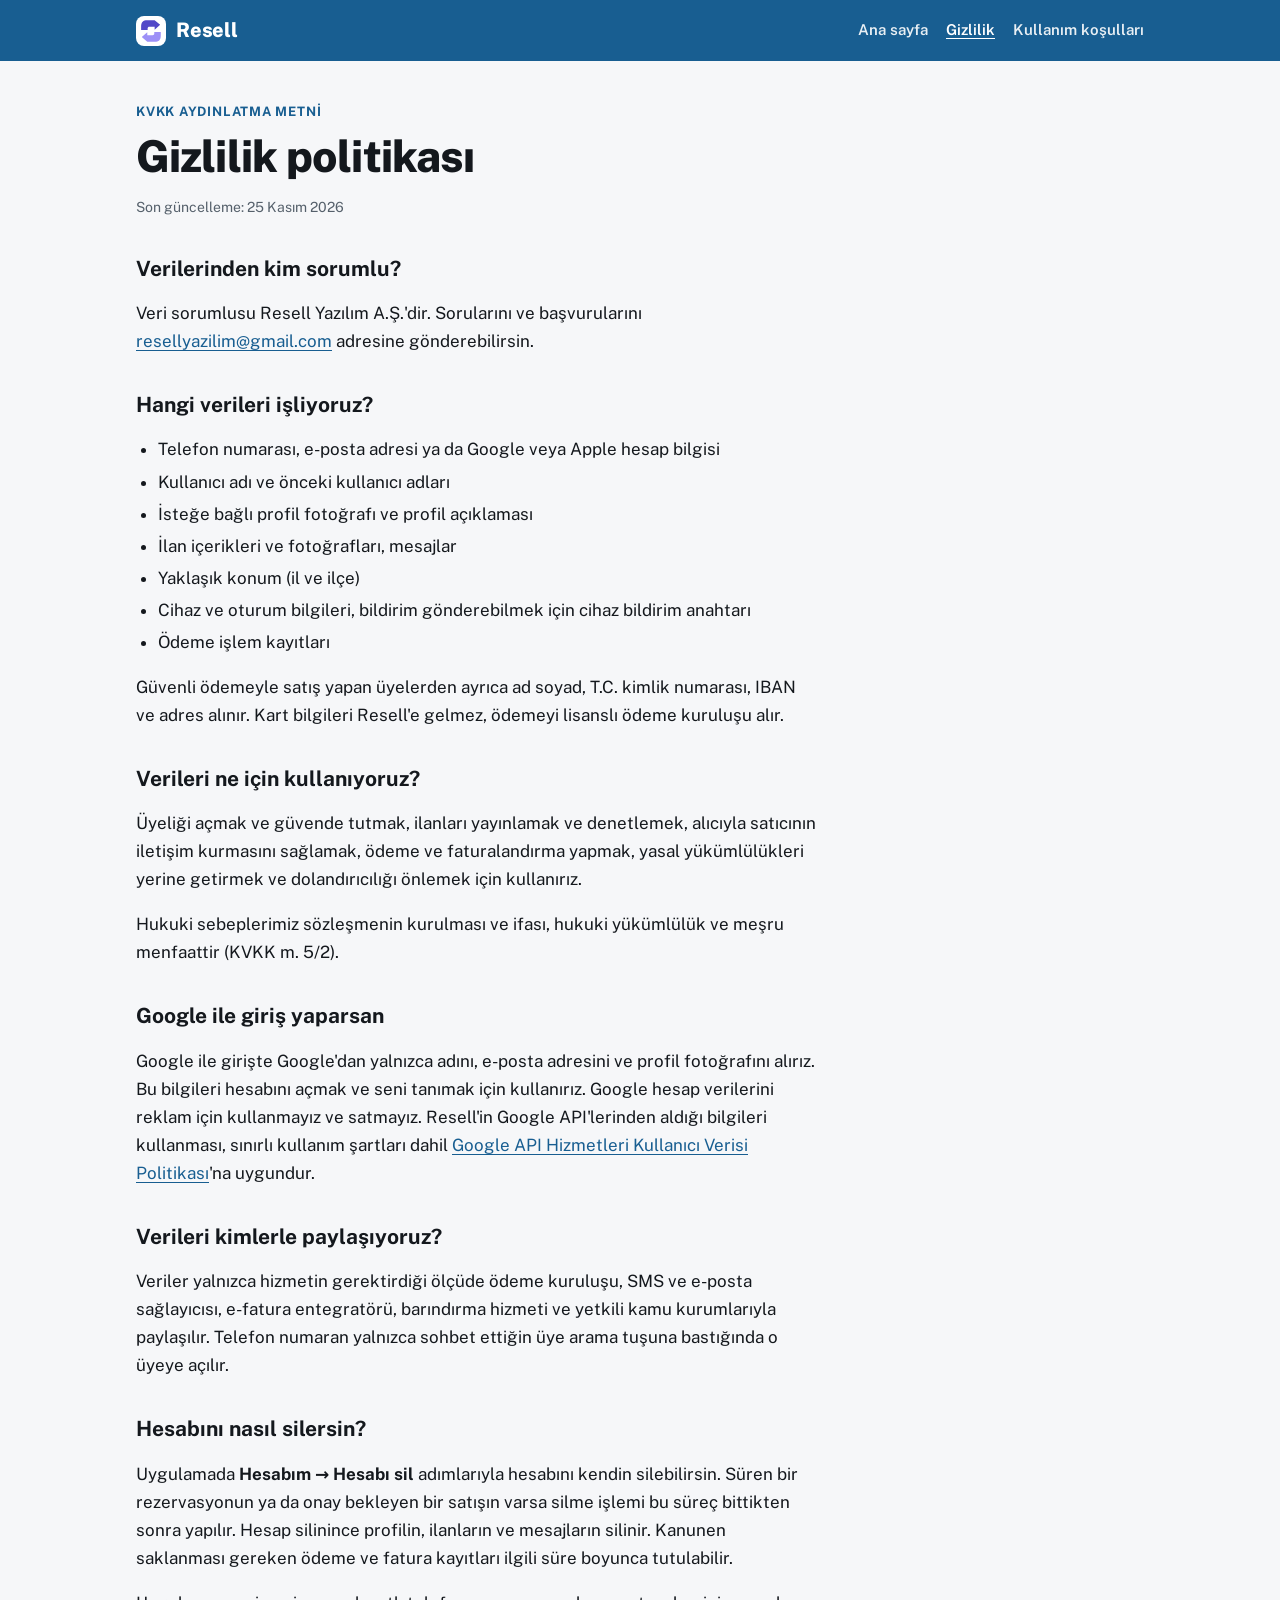
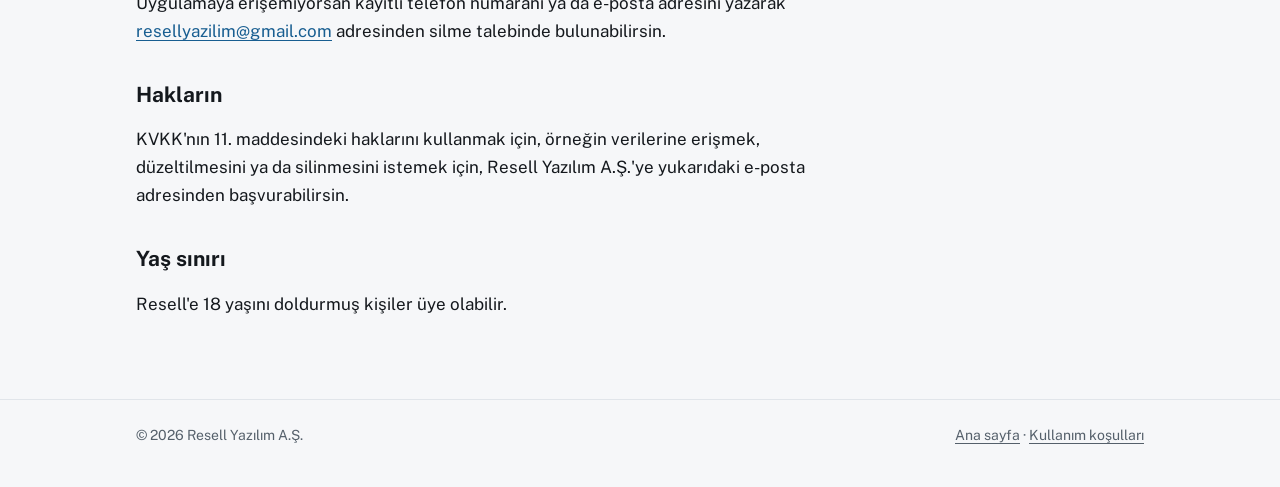
==== gizlilik.html @ 0d067604 "Resell yasal sayfalar" ====
<!doctype html>
<html lang="tr">
<head>
<meta charset="utf-8">
<meta name="viewport" content="width=device-width, initial-scale=1">
<title>Gizlilik politikası · Resell</title>
<meta name="description" content="Resell uygulamasının kişisel verileri nasıl işlediği, kimlerle paylaştığı ve hesabın nasıl silineceği.">
<link rel="icon" href="favicon.png">
<link rel="preconnect" href="https://fonts.googleapis.com">
<link rel="preconnect" href="https://fonts.gstatic.com" crossorigin>
<link href="https://fonts.googleapis.com/css2?family=Public+Sans:wght@400;600;700;800&display=swap" rel="stylesheet">
<link rel="stylesheet" href="style.css">
</head>
<body>
<a class="skip" href="#icerik">İçeriğe geç</a>
<header class="bar"><div class="in">
  <a class="brand" href="./"><svg viewBox="230 200 565 625" aria-hidden="true"><path fill="#5148C8" d="M232 484V380c0-120 58-175 173-175h211l157 132-157 139v-87H466c-29 0-49 16-49 48v47z"/><path fill="#9D90F7" d="M790 540v104c0 120-58 175-173 175H407L250 686l157-139v87h150c29 0 49-16 49-48v-46z"/></svg>Resell</a>
  <nav aria-label="Sayfalar"><a href="./">Ana sayfa</a><a href="gizlilik.html" aria-current="page">Gizlilik</a><a href="kullanim-kosullari.html">Kullanım koşulları</a></nav>
</div></header>

<main id="icerik"><article class="doc">
  <p class="eyebrow">KVKK aydınlatma metni</p>
  <h1>Gizlilik politikası</h1>
  <p class="meta">Son güncelleme: 25 Kasım 2026</p>

  <h2 id="sorumlu">Verilerinden kim sorumlu?</h2>
  <p>Veri sorumlusu Resell Yazılım A.Ş.'dir. Sorularını ve başvurularını <a href="mailto:resellyazilim@gmail.com">resellyazilim@gmail.com</a> adresine gönderebilirsin.</p>

  <h2 id="veriler">Hangi verileri işliyoruz?</h2>
  <ul>
    <li>Telefon numarası, e-posta adresi ya da Google veya Apple hesap bilgisi</li>
    <li>Kullanıcı adı ve önceki kullanıcı adları</li>
    <li>İsteğe bağlı profil fotoğrafı ve profil açıklaması</li>
    <li>İlan içerikleri ve fotoğrafları, mesajlar</li>
    <li>Yaklaşık konum (il ve ilçe)</li>
    <li>Cihaz ve oturum bilgileri, bildirim gönderebilmek için cihaz bildirim anahtarı</li>
    <li>Ödeme işlem kayıtları</li>
  </ul>
  <p>Güvenli ödemeyle satış yapan üyelerden ayrıca ad soyad, T.C. kimlik numarası, IBAN ve adres alınır. Kart bilgileri Resell'e gelmez, ödemeyi lisanslı ödeme kuruluşu alır.</p>

  <h2 id="amac">Verileri ne için kullanıyoruz?</h2>
  <p>Üyeliği açmak ve güvende tutmak, ilanları yayınlamak ve denetlemek, alıcıyla satıcının iletişim kurmasını sağlamak, ödeme ve faturalandırma yapmak, yasal yükümlülükleri yerine getirmek ve dolandırıcılığı önlemek için kullanırız.</p>
  <p>Hukuki sebeplerimiz sözleşmenin kurulması ve ifası, hukuki yükümlülük ve meşru menfaattir (KVKK m. 5/2).</p>

  <h2 id="google">Google ile giriş yaparsan</h2>
  <p>Google ile girişte Google'dan yalnızca adını, e-posta adresini ve profil fotoğrafını alırız. Bu bilgileri hesabını açmak ve seni tanımak için kullanırız. Google hesap verilerini reklam için kullanmayız ve satmayız. Resell'in Google API'lerinden aldığı bilgileri kullanması, sınırlı kullanım şartları dahil <a href="https://developers.google.com/terms/api-services-user-data-policy">Google API Hizmetleri Kullanıcı Verisi Politikası</a>'na uygundur.</p>

  <h2 id="paylasim">Verileri kimlerle paylaşıyoruz?</h2>
  <p>Veriler yalnızca hizmetin gerektirdiği ölçüde ödeme kuruluşu, SMS ve e-posta sağlayıcısı, e-fatura entegratörü, barındırma hizmeti ve yetkili kamu kurumlarıyla paylaşılır. Telefon numaran yalnızca sohbet ettiğin üye arama tuşuna bastığında o üyeye açılır.</p>

  <h2 id="silme">Hesabını nasıl silersin?</h2>
  <p>Uygulamada <strong>Hesabım → Hesabı sil</strong> adımlarıyla hesabını kendin silebilirsin. Süren bir rezervasyonun ya da onay bekleyen bir satışın varsa silme işlemi bu süreç bittikten sonra yapılır. Hesap silinince profilin, ilanların ve mesajların silinir. Kanunen saklanması gereken ödeme ve fatura kayıtları ilgili süre boyunca tutulabilir.</p>
  <p>Uygulamaya erişemiyorsan kayıtlı telefon numaranı ya da e-posta adresini yazarak <a href="mailto:resellyazilim@gmail.com?subject=Hesap%20silme">resellyazilim@gmail.com</a> adresinden silme talebinde bulunabilirsin.</p>

  <h2 id="haklar">Hakların</h2>
  <p>KVKK'nın 11. maddesindeki haklarını kullanmak için, örneğin verilerine erişmek, düzeltilmesini ya da silinmesini istemek için, Resell Yazılım A.Ş.'ye yukarıdaki e-posta adresinden başvurabilirsin.</p>

  <h2 id="cocuk">Yaş sınırı</h2>
  <p>Resell'e 18 yaşını doldurmuş kişiler üye olabilir.</p>
</article></main>

<footer><div class="in">
  <span>© 2026 Resell Yazılım A.Ş.</span>
  <span><a href="./">Ana sayfa</a> · <a href="kullanim-kosullari.html">Kullanım koşulları</a></span>
</div></footer>
</body>
</html>
---- style.css ----
:root {
  --bg: #F6F7F9;
  --surface: #FFFFFF;
  --ink: #14181D;
  --muted: #55606B;
  --line: #E1E5EA;
  --brand: #185E91;
  --brand-ink: #185E91;
  --brand-soft: #E3EEF7;
  --mark-a: #5148C8;
  --mark-b: #9D90F7;
  --focus: #185E91;
  --font: "Public Sans", system-ui, -apple-system, "Segoe UI", sans-serif;
  color-scheme: light;
}
@media (prefers-color-scheme: dark) {
  :root:not([data-theme="light"]) {
    --bg: #0F1215; --surface: #171B20; --ink: #ECEFF2; --muted: #A4ADB7; --line: #2A3038;
    --brand-ink: #8EC1EA; --brand-soft: #1A2C3C; --focus: #8EC1EA; color-scheme: dark;
  }
}
:root[data-theme="dark"] {
  --bg: #0F1215; --surface: #171B20; --ink: #ECEFF2; --muted: #A4ADB7; --line: #2A3038;
  --brand-ink: #8EC1EA; --brand-soft: #1A2C3C; --focus: #8EC1EA; color-scheme: dark;
}

* { box-sizing: border-box; }
html { -webkit-text-size-adjust: 100%; }
body { margin: 0; background: var(--bg); color: var(--ink); font: 400 17px/1.65 var(--font); }
a { color: var(--brand-ink); text-underline-offset: 3px; }
a:focus-visible { outline: 2px solid var(--focus); outline-offset: 3px; border-radius: 4px; }
.skip { position: absolute; left: -999px; top: 8px; background: var(--surface); padding: 8px 12px; border-radius: 8px; }
.skip:focus { left: 16px; }

.bar { background: var(--brand); color: #fff; }
.bar .in { max-width: 1040px; margin: 0 auto; padding: 14px 16px; display: flex; align-items: center; justify-content: space-between; gap: 16px; flex-wrap: wrap; }
.brand { display: inline-flex; align-items: center; gap: 10px; color: #fff; text-decoration: none; font-weight: 800; font-size: 20px; letter-spacing: -.01em; }
.brand svg { width: 30px; height: 30px; background: #fff; border-radius: 8px; padding: 4px; }
.bar nav { display: flex; gap: 18px; flex-wrap: wrap; }
.bar nav a { color: #fff; text-decoration: none; font-size: 15px; font-weight: 600; opacity: .9; }
.bar nav a:hover, .bar nav a[aria-current="page"] { opacity: 1; text-decoration: underline; }
.bar a:focus-visible { outline-color: #fff; }

main { max-width: 1040px; margin: 0 auto; padding: 40px 16px 64px; }
.doc { max-width: 68ch; }
.eyebrow { font-size: 13px; font-weight: 700; letter-spacing: .06em; text-transform: uppercase; color: var(--brand-ink); margin: 0 0 10px; }
h1 { font-size: clamp(30px, 5vw, 44px); line-height: 1.12; letter-spacing: -.02em; margin: 0 0 14px; font-weight: 800; }
h2 { font-size: 21px; line-height: 1.3; margin: 36px 0 8px; font-weight: 700; }
p, li { color: var(--ink); }
.lede { font-size: 19px; color: var(--muted); margin: 0 0 8px; }
.meta { font-size: 14px; color: var(--muted); margin: 0 0 24px; }
ul { padding-left: 22px; }
li { margin: 4px 0; }
.note { background: var(--brand-soft); border-radius: 14px; padding: 16px 18px; margin: 24px 0; }
.note p { margin: 0; }

/* homepage */
.hero { display: grid; gap: 32px; grid-template-columns: 1fr; align-items: center; padding: 16px 0 24px; }
@media (min-width: 860px) { .hero { grid-template-columns: 1.15fr .85fr; } }
.hero h1 { font-size: clamp(34px, 6vw, 56px); }
.mark-big { justify-self: center; width: min(280px, 70vw); aspect-ratio: 1; background: var(--surface); border: 1px solid var(--line); border-radius: 36px; display: grid; place-items: center; }
.mark-big svg { width: 62%; height: 62%; }
.cards { display: grid; gap: 16px; grid-template-columns: repeat(auto-fit, minmax(240px, 1fr)); margin-top: 24px; }
.card { background: var(--surface); border: 1px solid var(--line); border-radius: 18px; padding: 20px; }
.card h2 { margin: 0 0 6px; font-size: 18px; }
.card p { margin: 0; color: var(--muted); font-size: 16px; }

footer { border-top: 1px solid var(--line); }
footer .in { max-width: 1040px; margin: 0 auto; padding: 24px 16px 40px; color: var(--muted); font-size: 14px; display: flex; flex-wrap: wrap; gap: 8px 24px; justify-content: space-between; }
footer a { color: var(--muted); }
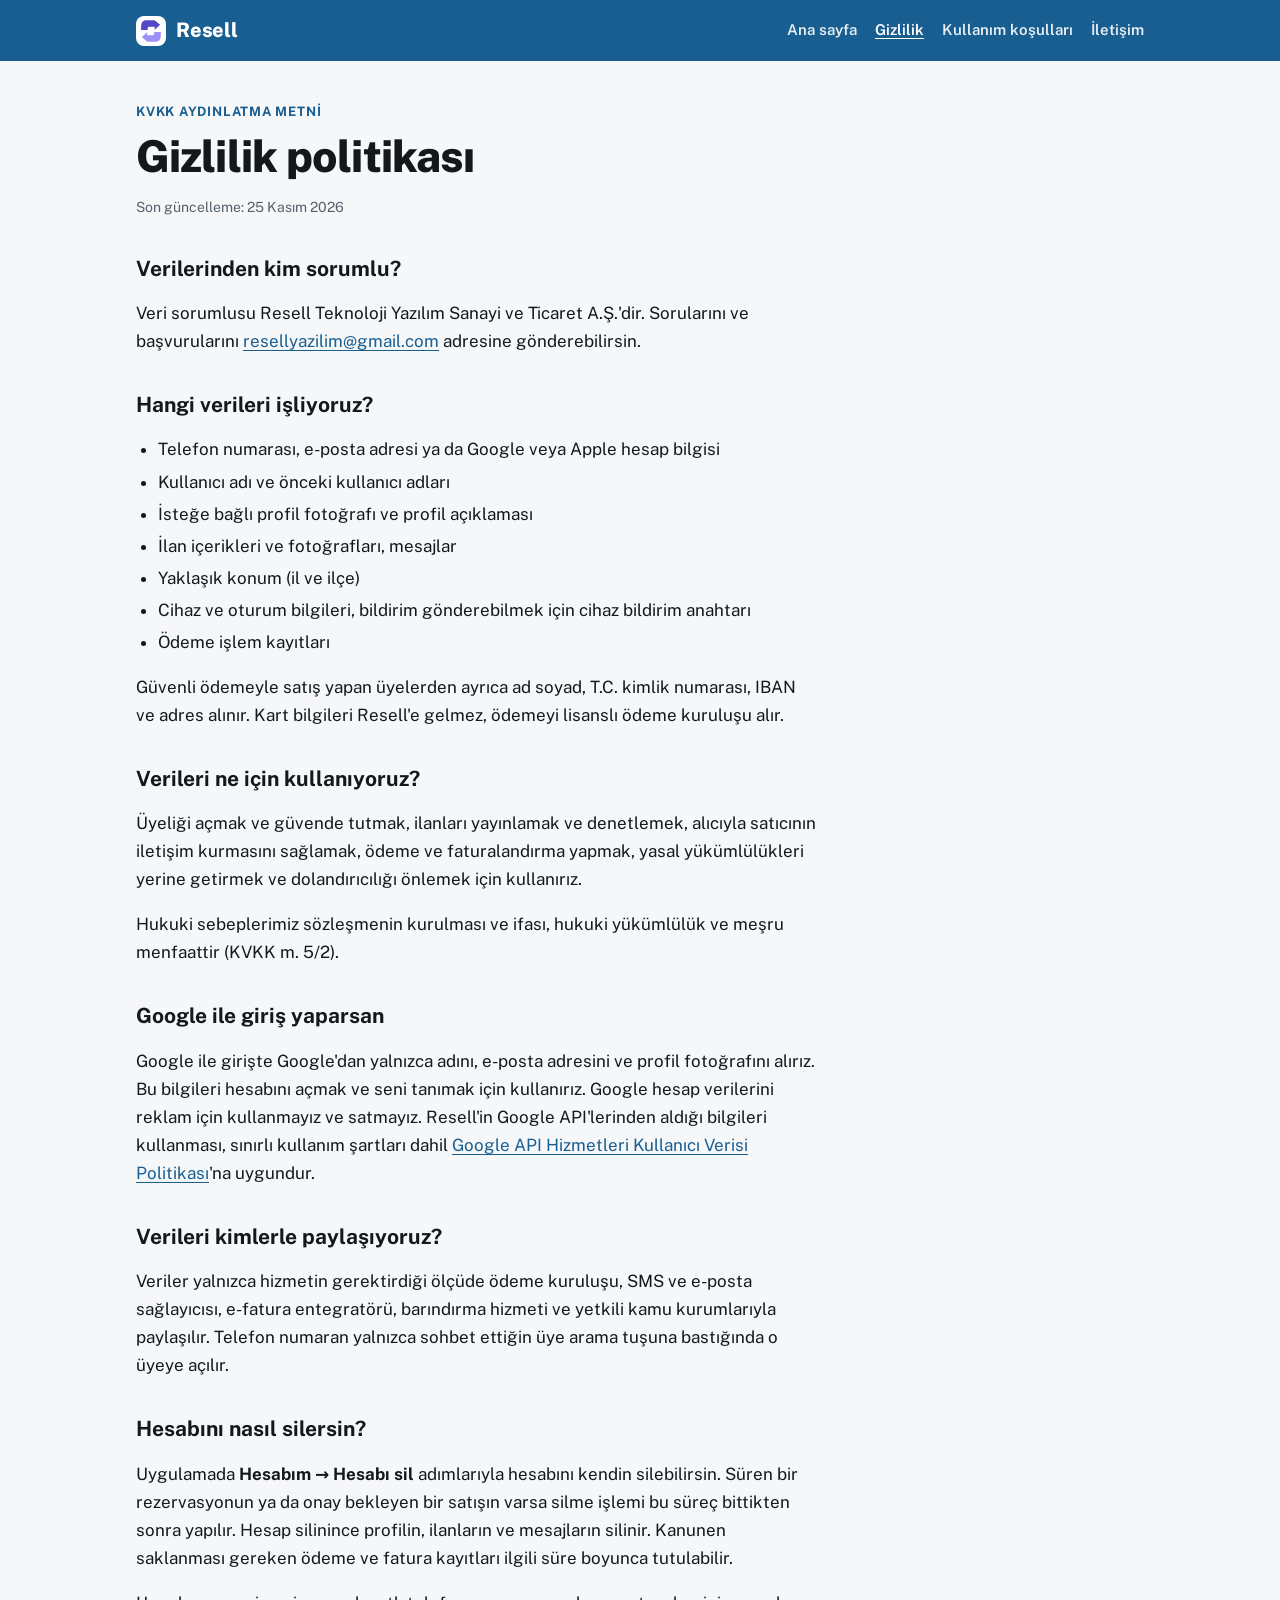
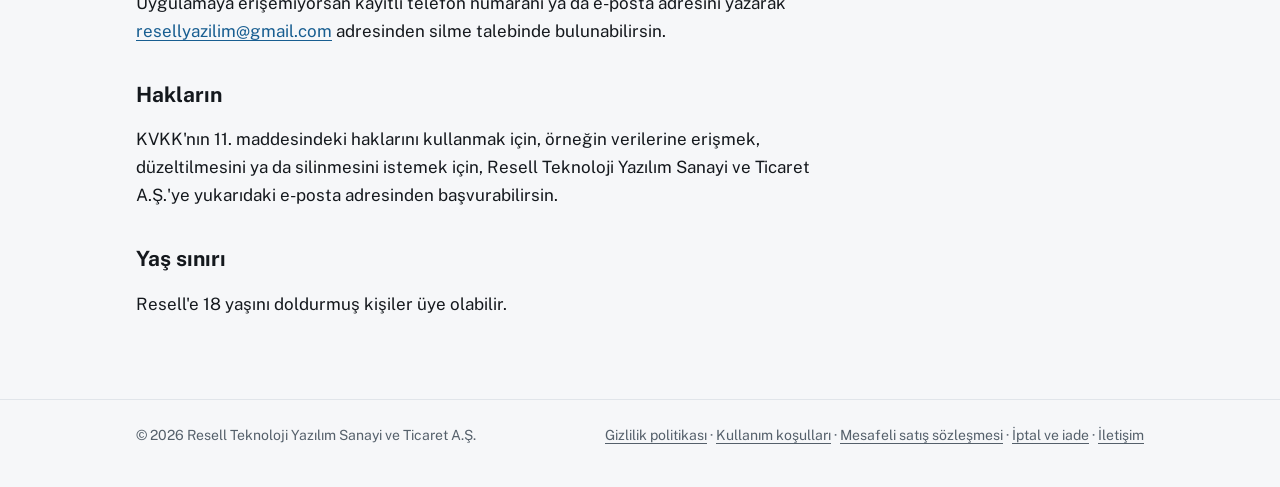
==== commit fc3ab233: "Mesafeli satis, iptal ve iade, iletisim sayfalari ve sirket unvani" ====
--- a/gizlilik.html
+++ b/gizlilik.html
@@ -15,7 +15,7 @@
 <a class="skip" href="#icerik">İçeriğe geç</a>
 <header class="bar"><div class="in">
   <a class="brand" href="./"><svg viewBox="230 200 565 625" aria-hidden="true"><path fill="#5148C8" d="M232 484V380c0-120 58-175 173-175h211l157 132-157 139v-87H466c-29 0-49 16-49 48v47z"/><path fill="#9D90F7" d="M790 540v104c0 120-58 175-173 175H407L250 686l157-139v87h150c29 0 49-16 49-48v-46z"/></svg>Resell</a>
-  <nav aria-label="Sayfalar"><a href="./">Ana sayfa</a><a href="gizlilik.html" aria-current="page">Gizlilik</a><a href="kullanim-kosullari.html">Kullanım koşulları</a></nav>
+  <nav aria-label="Sayfalar"><a href="./">Ana sayfa</a><a href="gizlilik.html" aria-current="page">Gizlilik</a><a href="kullanim-kosullari.html">Kullanım koşulları</a><a href="iletisim.html">İletişim</a></nav>
 </div></header>
 
 <main id="icerik"><article class="doc">
@@ -24,7 +24,7 @@
   <p class="meta">Son güncelleme: 25 Kasım 2026</p>
 
   <h2 id="sorumlu">Verilerinden kim sorumlu?</h2>
-  <p>Veri sorumlusu Resell Yazılım A.Ş.'dir. Sorularını ve başvurularını <a href="mailto:resellyazilim@gmail.com">resellyazilim@gmail.com</a> adresine gönderebilirsin.</p>
+  <p>Veri sorumlusu Resell Teknoloji Yazılım Sanayi ve Ticaret A.Ş.'dir. Sorularını ve başvurularını <a href="mailto:resellyazilim@gmail.com">resellyazilim@gmail.com</a> adresine gönderebilirsin.</p>
 
   <h2 id="veriler">Hangi verileri işliyoruz?</h2>
   <ul>
@@ -53,15 +53,15 @@
   <p>Uygulamaya erişemiyorsan kayıtlı telefon numaranı ya da e-posta adresini yazarak <a href="mailto:resellyazilim@gmail.com?subject=Hesap%20silme">resellyazilim@gmail.com</a> adresinden silme talebinde bulunabilirsin.</p>
 
   <h2 id="haklar">Hakların</h2>
-  <p>KVKK'nın 11. maddesindeki haklarını kullanmak için, örneğin verilerine erişmek, düzeltilmesini ya da silinmesini istemek için, Resell Yazılım A.Ş.'ye yukarıdaki e-posta adresinden başvurabilirsin.</p>
+  <p>KVKK'nın 11. maddesindeki haklarını kullanmak için, örneğin verilerine erişmek, düzeltilmesini ya da silinmesini istemek için, Resell Teknoloji Yazılım Sanayi ve Ticaret A.Ş.'ye yukarıdaki e-posta adresinden başvurabilirsin.</p>
 
   <h2 id="cocuk">Yaş sınırı</h2>
   <p>Resell'e 18 yaşını doldurmuş kişiler üye olabilir.</p>
 </article></main>
 
 <footer><div class="in">
-  <span>© 2026 Resell Yazılım A.Ş.</span>
-  <span><a href="./">Ana sayfa</a> · <a href="kullanim-kosullari.html">Kullanım koşulları</a></span>
+  <span>© 2026 Resell Teknoloji Yazılım Sanayi ve Ticaret A.Ş.</span>
+  <span><a href="gizlilik.html">Gizlilik politikası</a> · <a href="kullanim-kosullari.html">Kullanım koşulları</a> · <a href="mesafeli-satis.html">Mesafeli satış sözleşmesi</a> · <a href="iptal-iade.html">İptal ve iade</a> · <a href="iletisim.html">İletişim</a></span>
 </div></footer>
 </body>
 </html>
